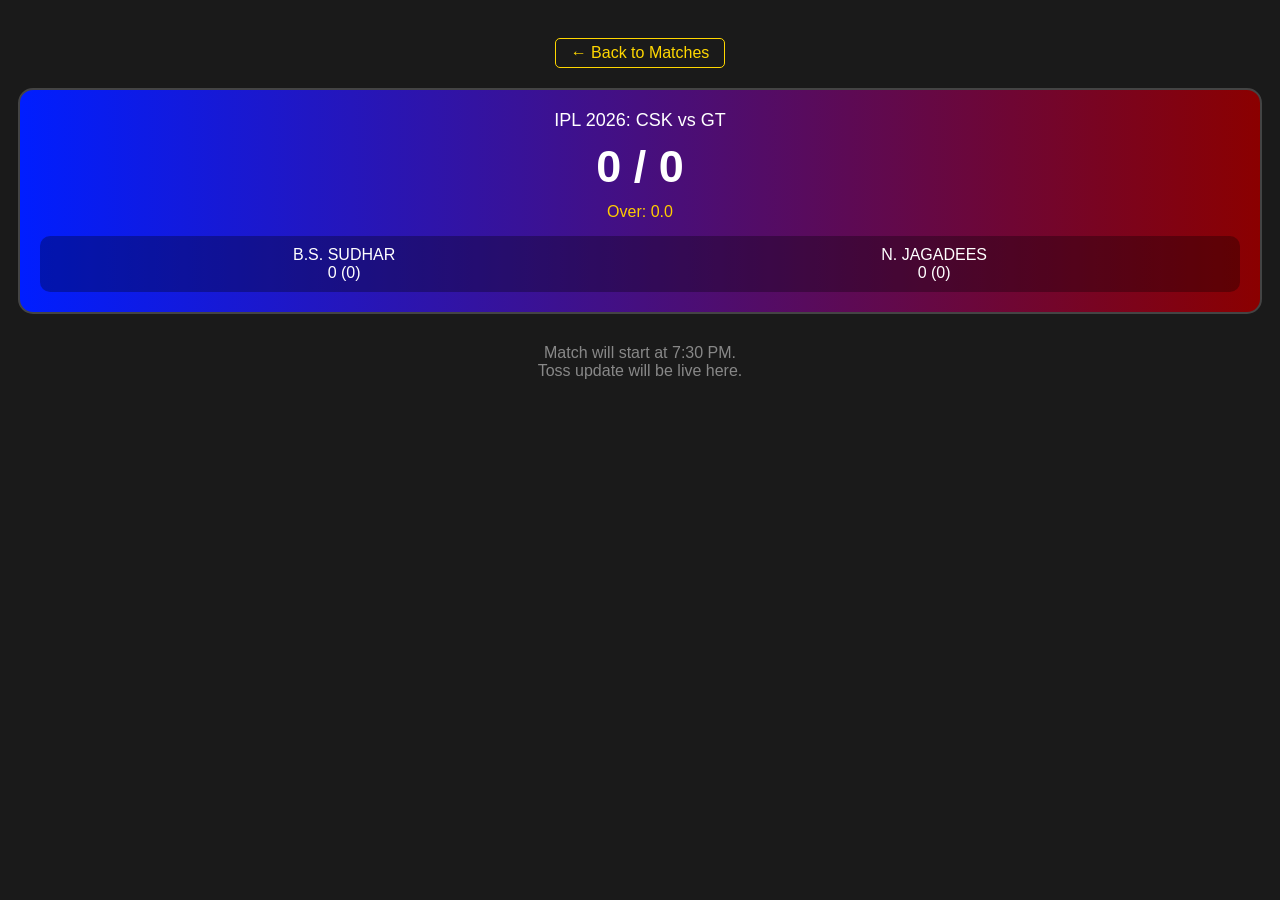
==== scoreboard.html @ b02a0bc7 "Add files via upload" ====
<!DOCTYPE html>
<html lang="hi">
<head>
    <meta charset="UTF-8">
    <meta name="viewport" content="width=device-width, initial-scale=1.0">
    <title>Live Scoreboard - TrendVishal</title>
    <style>
        body { background-color: #1a1a1a; color: white; font-family: sans-serif; text-align: center; padding: 10px; }
        .board { background: linear-gradient(90deg, #001eff, #8b0000); padding: 20px; border-radius: 15px; border: 2px solid #444; margin-top: 20px; }
        .main-score { font-size: 45px; font-weight: bold; margin: 10px 0; }
        .player-box { display: flex; justify-content: space-around; background: rgba(0,0,0,0.3); padding: 10px; border-radius: 10px; margin-top: 15px; }
        .btn-back { display: inline-block; margin-top: 20px; color: gold; text-decoration: none; border: 1px solid gold; padding: 5px 15px; border-radius: 5px; }
    </style>
</head>
<body>

    <a href="index.html" class="btn-back">← Back to Matches</a>

    <div class="board">
        <div style="font-size: 18px;">IPL 2026: CSK vs GT</div>
        <div class="main-score">0 / 0</div>
        <div style="color: #ffcc00;">Over: 0.0</div>
        
        <div class="player-box">
            <div>B.S. SUDHAR<br>0 (0)</div>
            <div>N. JAGADEES<br>0 (0)</div>
        </div>
    </div>

    <p style="margin-top:30px; color:#888;">Match will start at 7:30 PM. <br>Toss update will be live here.</p>

</body>
</html>
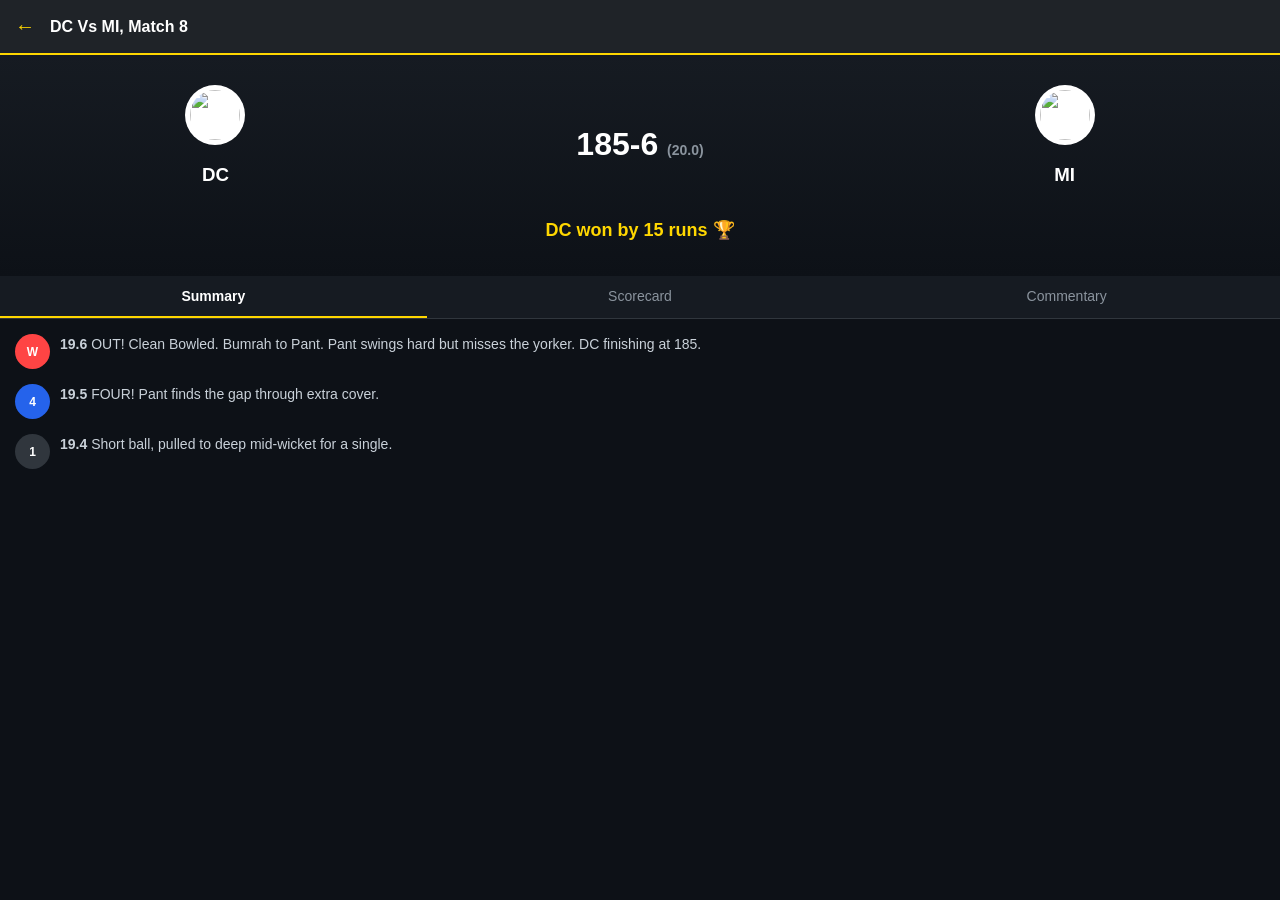
==== commit 66a99fee: "scoreboard.html" ====
--- a/scoreboard.html
+++ b/scoreboard.html
@@ -3,31 +3,71 @@
 <head>
     <meta charset="UTF-8">
     <meta name="viewport" content="width=device-width, initial-scale=1.0">
-    <title>Live Scoreboard - TrendVishal</title>
+    <title>Live Score - DC vs MI</title>
     <style>
-        body { background-color: #1a1a1a; color: white; font-family: sans-serif; text-align: center; padding: 10px; }
-        .board { background: linear-gradient(90deg, #001eff, #8b0000); padding: 20px; border-radius: 15px; border: 2px solid #444; margin-top: 20px; }
-        .main-score { font-size: 45px; font-weight: bold; margin: 10px 0; }
-        .player-box { display: flex; justify-content: space-around; background: rgba(0,0,0,0.3); padding: 10px; border-radius: 10px; margin-top: 15px; }
-        .btn-back { display: inline-block; margin-top: 20px; color: gold; text-decoration: none; border: 1px solid gold; padding: 5px 15px; border-radius: 5px; }
+        body { background-color: #0d1117; color: white; font-family: sans-serif; margin: 0; }
+        .header { background: #1f2328; padding: 15px; display: flex; align-items: center; border-bottom: 2px solid gold; }
+        .back-btn { color: gold; text-decoration: none; font-size: 20px; margin-right: 15px; }
+        
+        /* Match Summary Box */
+        .score-card { background: linear-gradient(180deg, #161b22 0%, #0d1117 100%); padding: 20px; text-align: center; }
+        .team-info { display: flex; justify-content: space-around; align-items: center; margin-top: 10px; }
+        .team-logo { width: 50px; height: 50px; background: white; border-radius: 50%; padding: 5px; }
+        .score-big { font-size: 32px; font-weight: bold; margin: 10px 0; }
+        .result-text { color: gold; font-weight: bold; font-size: 18px; margin: 15px 0; }
+
+        /* Commentary Style */
+        .tabs { display: flex; background: #161b22; border-bottom: 1px solid #30363d; }
+        .tab { flex: 1; text-align: center; padding: 12px; font-size: 14px; color: #8b949e; border-bottom: 2px solid transparent; }
+        .tab.active { color: white; border-bottom: 2px solid gold; font-weight: bold; }
+        
+        .commentary-box { padding: 15px; }
+        .over-ball { display: flex; gap: 10px; margin-bottom: 15px; }
+        .ball-circle { background: #30363d; min-width: 35px; height: 35px; border-radius: 50%; display: flex; align-items: center; justify-content: center; font-weight: bold; font-size: 12px; }
+        .wicket { background: #ff4444; color: white; }
+        .four { background: #2563eb; color: white; }
+        .six { background: #16a34a; color: white; }
+        .comm-text { font-size: 14px; color: #c9d1d9; line-height: 1.5; }
     </style>
 </head>
 <body>
 
-    <a href="index.html" class="btn-back">← Back to Matches</a>
+<div class="header">
+    <a href="index.html" class="back-btn">←</a>
+    <span style="font-weight:bold;">DC Vs MI, Match 8</span>
+</div>
 
-    <div class="board">
-        <div style="font-size: 18px;">IPL 2026: CSK vs GT</div>
-        <div class="main-score">0 / 0</div>
-        <div style="color: #ffcc00;">Over: 0.0</div>
-        
-        <div class="player-box">
-            <div>B.S. SUDHAR<br>0 (0)</div>
-            <div>N. JAGADEES<br>0 (0)</div>
-        </div>
+<div class="score-card">
+    <div class="team-info">
+        <div><img src="https://scores.iplt20.com/ipl/teamlogos/DC.png" class="team-logo"><h3>DC</h3></div>
+        <div class="score-big">185-6 <span style="font-size:14px; color:#8b949e;">(20.0)</span></div>
+        <div><img src="https://scores.iplt20.com/ipl/teamlogos/MI.png" class="team-logo"><h3>MI</h3></div>
+    </div>
+    <div class="result-text">DC won by 15 runs 🏆</div>
+</div>
+
+<div class="tabs">
+    <div class="tab active">Summary</div>
+    <div class="tab">Scorecard</div>
+    <div class="tab">Commentary</div>
+</div>
+
+<div class="commentary-box">
+    <div class="over-ball">
+        <div class="ball-circle wicket">W</div>
+        <div class="comm-text"><b>19.6</b> OUT! Clean Bowled. Bumrah to Pant. Pant swings hard but misses the yorker. DC finishing at 185.</div>
+    </div>
+    
+    <div class="over-ball">
+        <div class="ball-circle four">4</div>
+        <div class="comm-text"><b>19.5</b> FOUR! Pant finds the gap through extra cover.</div>
     </div>
 
-    <p style="margin-top:30px; color:#888;">Match will start at 7:30 PM. <br>Toss update will be live here.</p>
+    <div class="over-ball">
+        <div class="ball-circle">1</div>
+        <div class="comm-text"><b>19.4</b> Short ball, pulled to deep mid-wicket for a single.</div>
+    </div>
+</div>
 
 </body>
 </html>
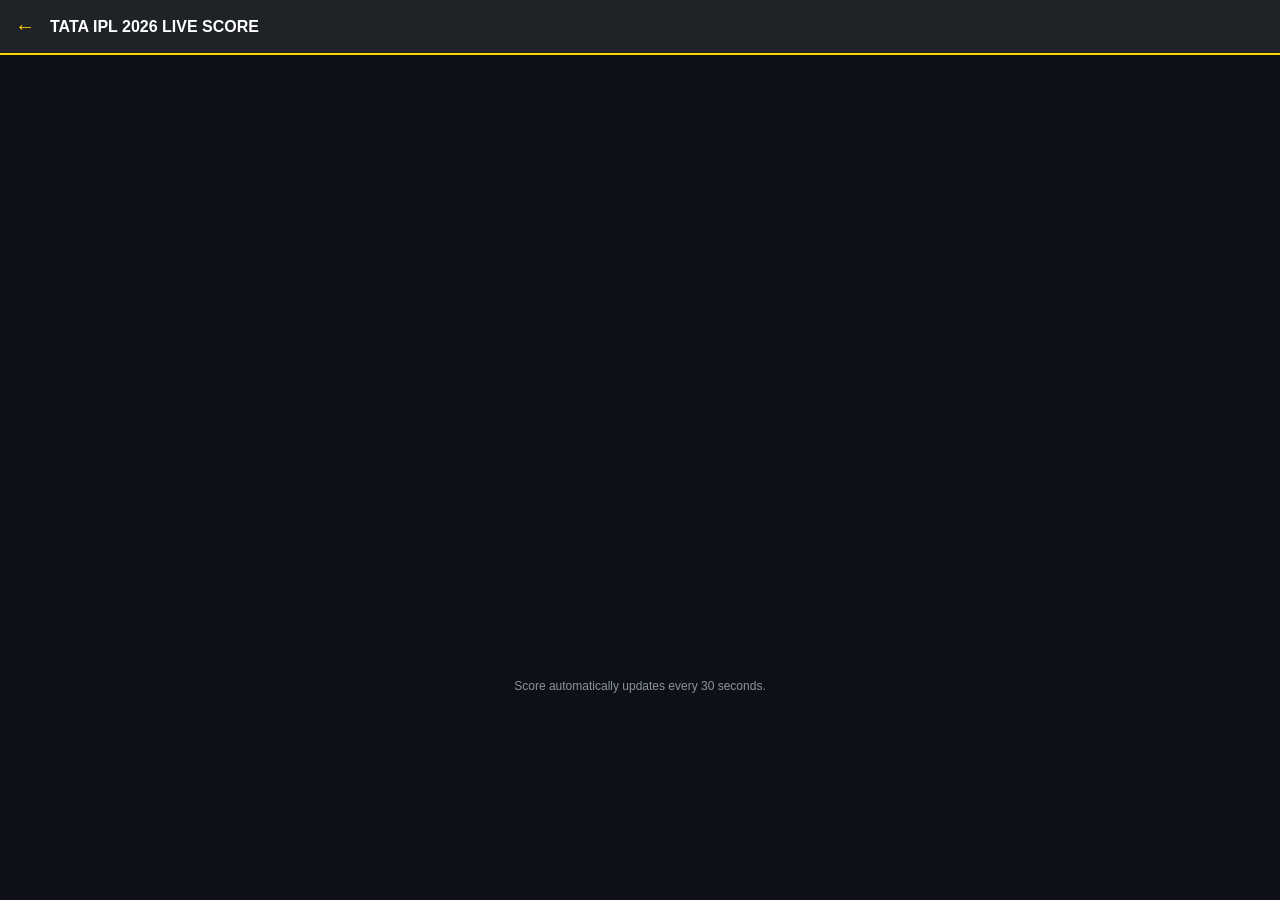
==== commit 2c619e6f: "scoreboard.html" ====
--- a/scoreboard.html
+++ b/scoreboard.html
@@ -3,70 +3,27 @@
 <head>
     <meta charset="UTF-8">
     <meta name="viewport" content="width=device-width, initial-scale=1.0">
-    <title>Live Score - DC vs MI</title>
+    <title>Live Score - TrendVishal Cricket</title>
     <style>
-        body { background-color: #0d1117; color: white; font-family: sans-serif; margin: 0; }
-        .header { background: #1f2328; padding: 15px; display: flex; align-items: center; border-bottom: 2px solid gold; }
+        body { background-color: #0d1117; color: white; font-family: sans-serif; margin: 0; text-align: center; }
+        .header { background: #1f2328; padding: 15px; border-bottom: 2px solid gold; display: flex; align-items: center; }
         .back-btn { color: gold; text-decoration: none; font-size: 20px; margin-right: 15px; }
-        
-        /* Match Summary Box */
-        .score-card { background: linear-gradient(180deg, #161b22 0%, #0d1117 100%); padding: 20px; text-align: center; }
-        .team-info { display: flex; justify-content: space-around; align-items: center; margin-top: 10px; }
-        .team-logo { width: 50px; height: 50px; background: white; border-radius: 50%; padding: 5px; }
-        .score-big { font-size: 32px; font-weight: bold; margin: 10px 0; }
-        .result-text { color: gold; font-weight: bold; font-size: 18px; margin: 15px 0; }
-
-        /* Commentary Style */
-        .tabs { display: flex; background: #161b22; border-bottom: 1px solid #30363d; }
-        .tab { flex: 1; text-align: center; padding: 12px; font-size: 14px; color: #8b949e; border-bottom: 2px solid transparent; }
-        .tab.active { color: white; border-bottom: 2px solid gold; font-weight: bold; }
-        
-        .commentary-box { padding: 15px; }
-        .over-ball { display: flex; gap: 10px; margin-bottom: 15px; }
-        .ball-circle { background: #30363d; min-width: 35px; height: 35px; border-radius: 50%; display: flex; align-items: center; justify-content: center; font-weight: bold; font-size: 12px; }
-        .wicket { background: #ff4444; color: white; }
-        .four { background: #2563eb; color: white; }
-        .six { background: #16a34a; color: white; }
-        .comm-text { font-size: 14px; color: #c9d1d9; line-height: 1.5; }
+        .widget-container { width: 100%; min-height: 500px; margin-top: 10px; overflow: hidden; }
+        iframe { width: 100%; border: none; min-height: 600px; }
     </style>
 </head>
 <body>
 
 <div class="header">
     <a href="index.html" class="back-btn">←</a>
-    <span style="font-weight:bold;">DC Vs MI, Match 8</span>
+    <span style="font-weight:bold;">TATA IPL 2026 LIVE SCORE</span>
 </div>
 
-<div class="score-card">
-    <div class="team-info">
-        <div><img src="https://scores.iplt20.com/ipl/teamlogos/DC.png" class="team-logo"><h3>DC</h3></div>
-        <div class="score-big">185-6 <span style="font-size:14px; color:#8b949e;">(20.0)</span></div>
-        <div><img src="https://scores.iplt20.com/ipl/teamlogos/MI.png" class="team-logo"><h3>MI</h3></div>
-    </div>
-    <div class="result-text">DC won by 15 runs 🏆</div>
+<div class="widget-container">
+    <iframe src="https://www.cricket-score.pk/embed/live" scrolling="yes"></iframe>
 </div>
-
-<div class="tabs">
-    <div class="tab active">Summary</div>
-    <div class="tab">Scorecard</div>
-    <div class="tab">Commentary</div>
-</div>
-
-<div class="commentary-box">
-    <div class="over-ball">
-        <div class="ball-circle wicket">W</div>
-        <div class="comm-text"><b>19.6</b> OUT! Clean Bowled. Bumrah to Pant. Pant swings hard but misses the yorker. DC finishing at 185.</div>
-    </div>
-    
-    <div class="over-ball">
-        <div class="ball-circle four">4</div>
-        <div class="comm-text"><b>19.5</b> FOUR! Pant finds the gap through extra cover.</div>
-    </div>
-
-    <div class="over-ball">
-        <div class="ball-circle">1</div>
-        <div class="comm-text"><b>19.4</b> Short ball, pulled to deep mid-wicket for a single.</div>
-    </div>
+<div style="padding: 10px; font-size: 12px; color: #8b949e;">
+    Score automatically updates every 30 seconds.
 </div>
 
 </body>
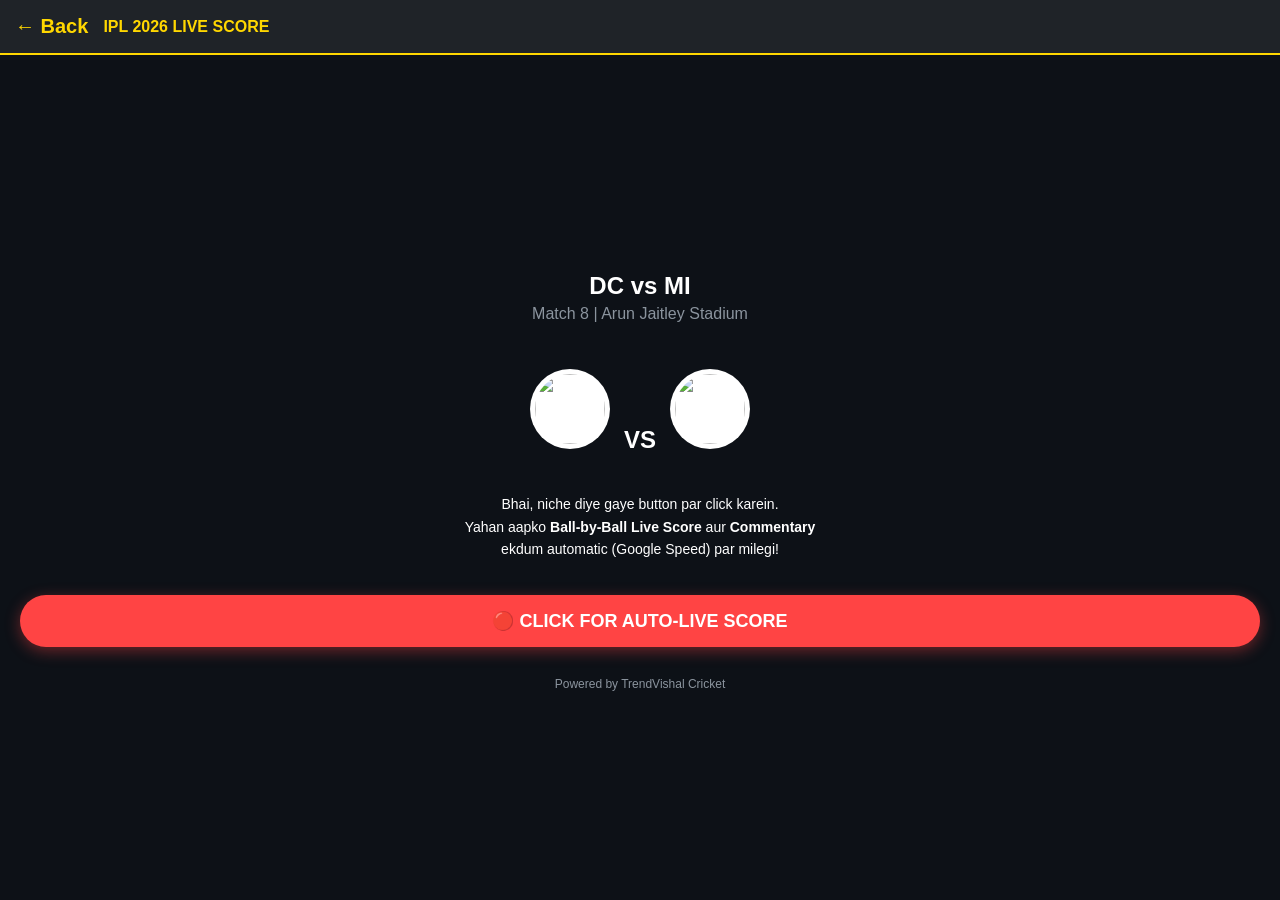
==== commit e8bed39b: "scoreboard.html" ====
--- a/scoreboard.html
+++ b/scoreboard.html
@@ -5,25 +5,38 @@
     <meta name="viewport" content="width=device-width, initial-scale=1.0">
     <title>Live Score - TrendVishal Cricket</title>
     <style>
-        body { background-color: #0d1117; color: white; font-family: sans-serif; margin: 0; text-align: center; }
+        body { background-color: #0d1117; color: white; font-family: sans-serif; margin: 0; display: flex; flex-direction: column; height: 100vh; }
         .header { background: #1f2328; padding: 15px; border-bottom: 2px solid gold; display: flex; align-items: center; }
-        .back-btn { color: gold; text-decoration: none; font-size: 20px; margin-right: 15px; }
-        .widget-container { width: 100%; min-height: 500px; margin-top: 10px; overflow: hidden; }
-        iframe { width: 100%; border: none; min-height: 600px; }
+        .back-btn { color: gold; text-decoration: none; font-size: 20px; margin-right: 15px; font-weight: bold; }
+        .info-box { padding: 20px; text-align: center; flex-grow: 1; display: flex; flex-direction: column; justify-content: center; }
+        .live-btn { background: #ff4444; color: white; padding: 15px 25px; text-decoration: none; border-radius: 30px; font-weight: bold; font-size: 18px; margin-top: 20px; display: inline-block; box-shadow: 0 4px 15px rgba(255,68,68,0.4); }
+        .team-logo { width: 70px; height: 70px; background: white; border-radius: 50%; padding: 5px; margin: 10px; }
     </style>
 </head>
 <body>
 
 <div class="header">
-    <a href="index.html" class="back-btn">←</a>
-    <span style="font-weight:bold;">TATA IPL 2026 LIVE SCORE</span>
+    <a href="index.html" class="back-btn">← Back</a>
+    <span style="font-weight:bold; color:gold;">IPL 2026 LIVE SCORE</span>
 </div>
 
-<div class="widget-container">
-    <iframe src="https://www.cricket-score.pk/embed/live" scrolling="yes"></iframe>
-</div>
-<div style="padding: 10px; font-size: 12px; color: #8b949e;">
-    Score automatically updates every 30 seconds.
+<div class="info-box">
+    <h2 style="margin-bottom:5px;">DC vs MI</h2>
+    <p style="color:#8b949e; margin-top:0;">Match 8 | Arun Jaitley Stadium</p>
+    
+    <div style="margin: 20px 0;">
+        <img src="https://scores.iplt20.com/ipl/teamlogos/DC.png" class="team-logo">
+        <span style="font-size: 24px; font-weight: bold; vertical-align: middle;">VS</span>
+        <img src="https://scores.iplt20.com/ipl/teamlogos/MI.png" class="team-logo">
+    </div>
+
+    <p style="font-size: 14px; line-height: 1.6;">Bhai, niche diye gaye button par click karein.<br>Yahan aapko <b>Ball-by-Ball Live Score</b> aur <b>Commentary</b><br>ekdum automatic (Google Speed) par milegi!</p>
+
+    <a href="https://www.google.com/search?q=ipl+live+score" target="_blank" class="live-btn">
+        🔴 CLICK FOR AUTO-LIVE SCORE
+    </a>
+
+    <p style="margin-top: 30px; font-size: 12px; color: #8b949e;">Powered by TrendVishal Cricket</p>
 </div>
 
 </body>
